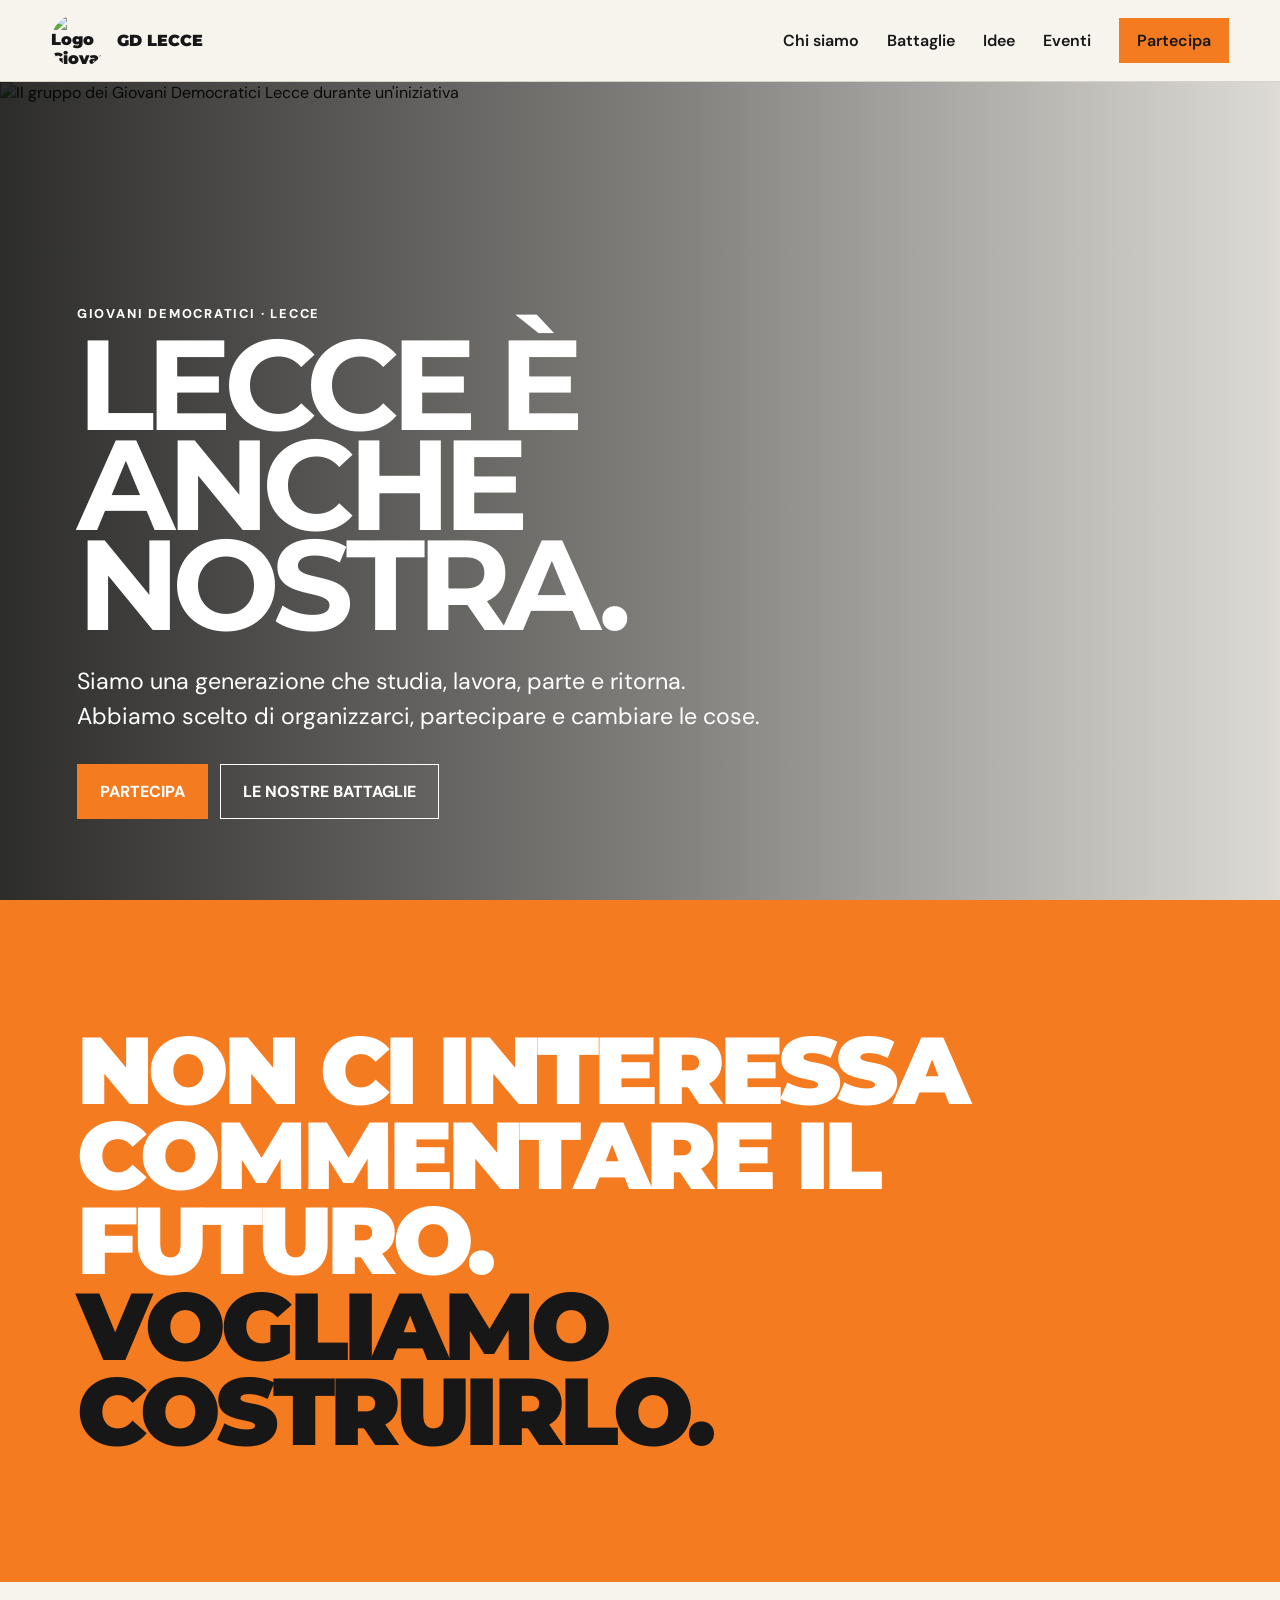
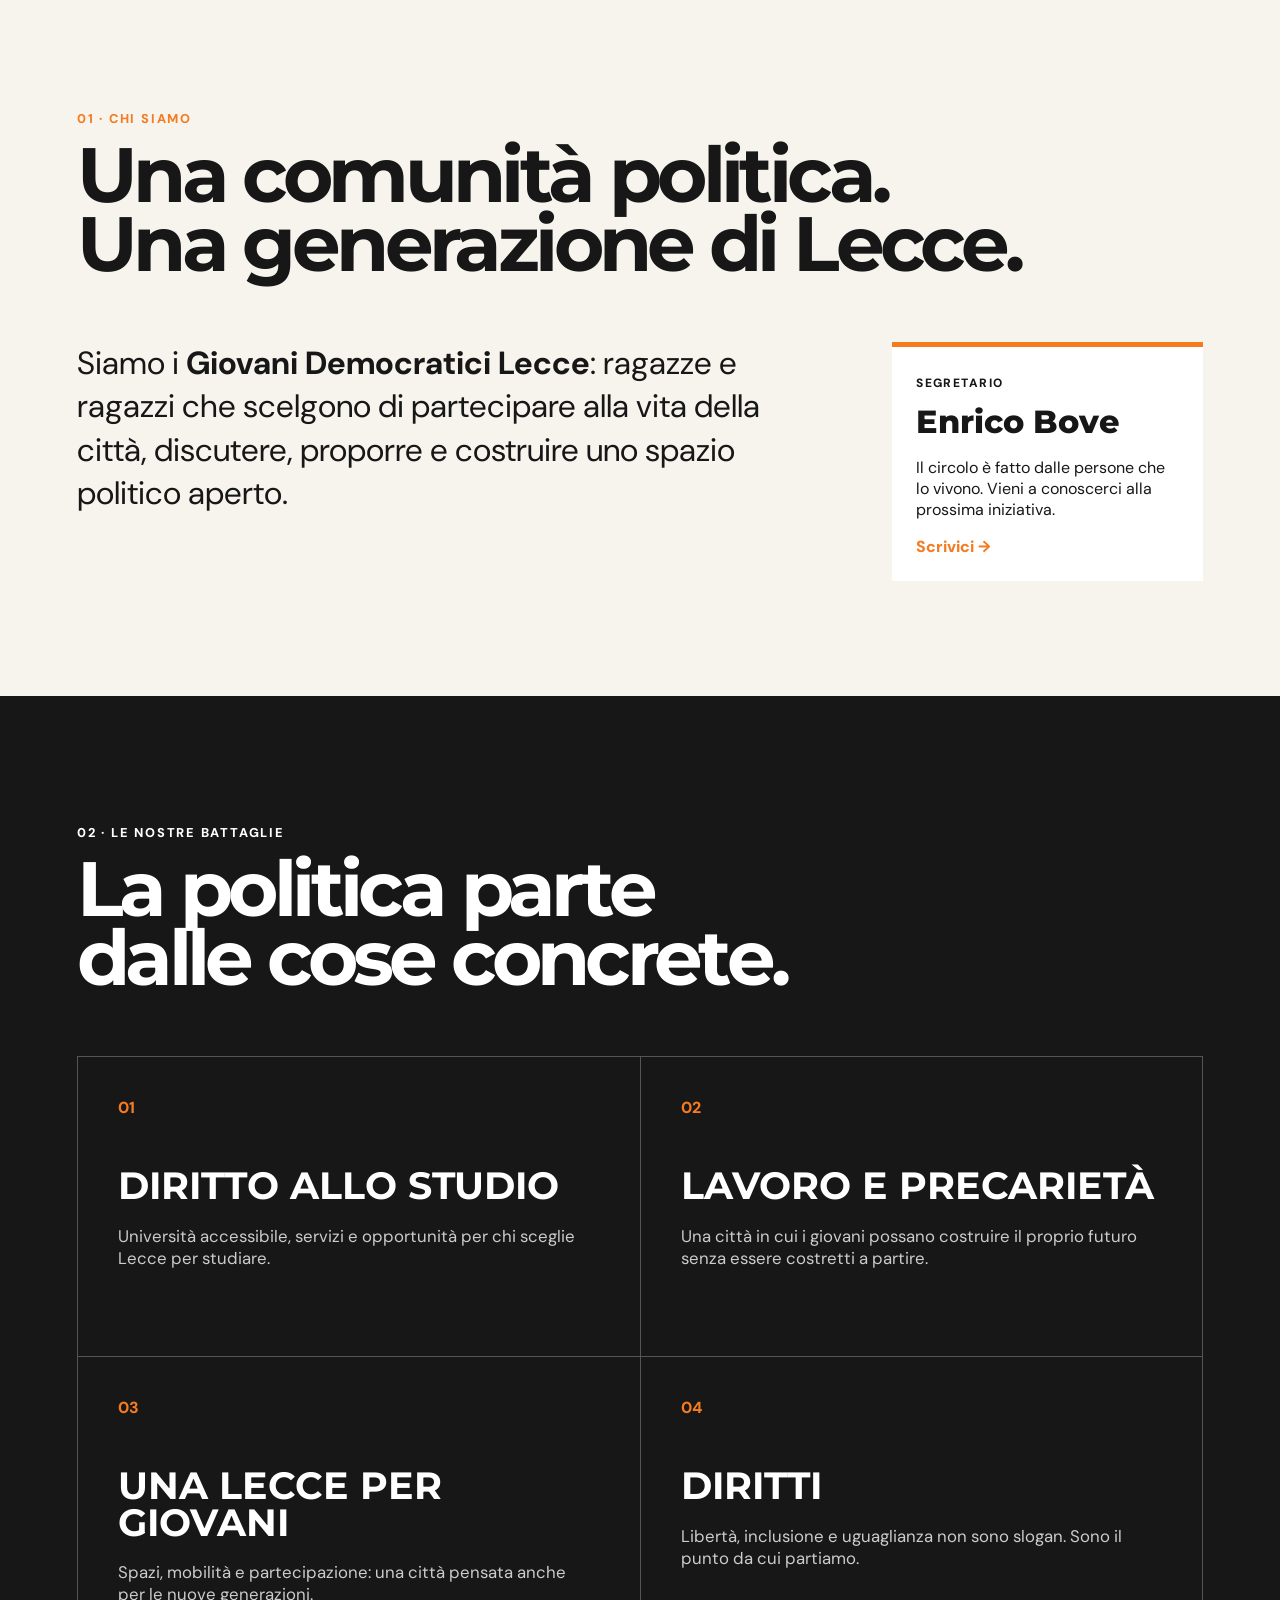
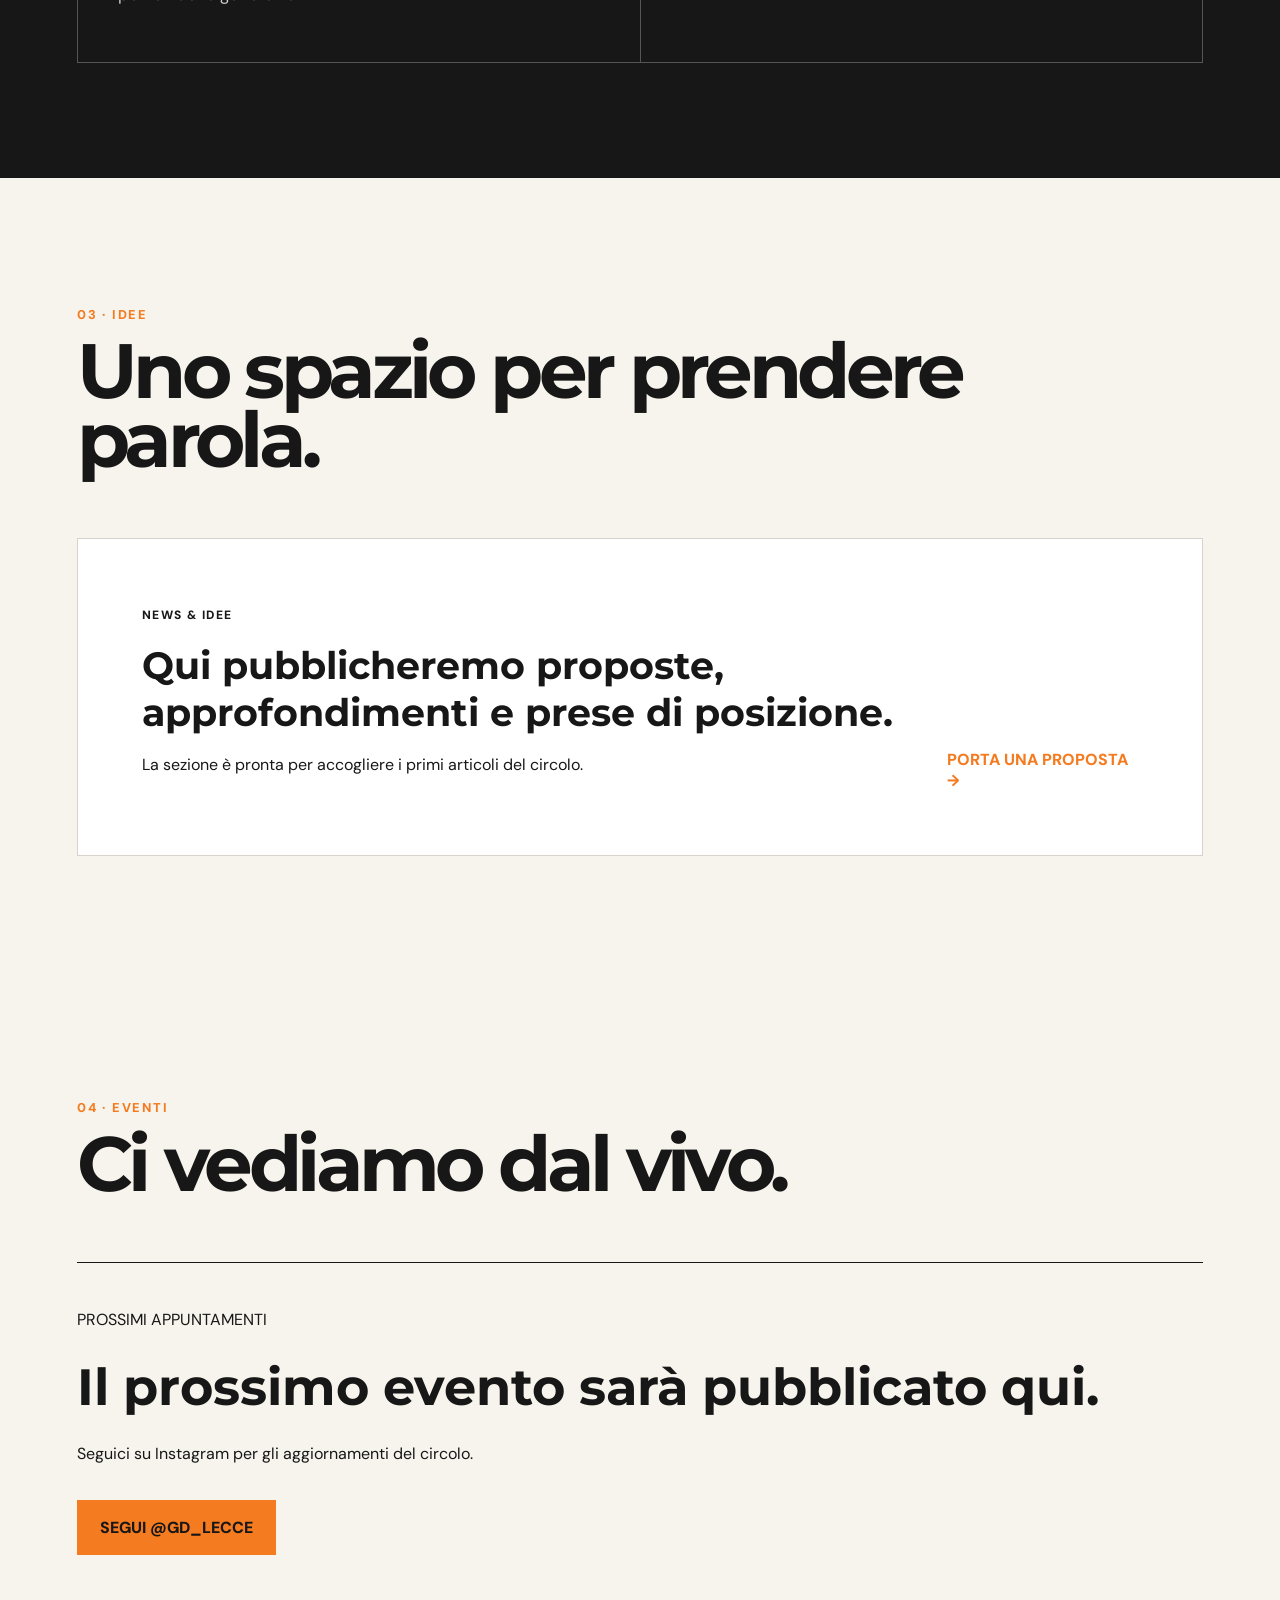
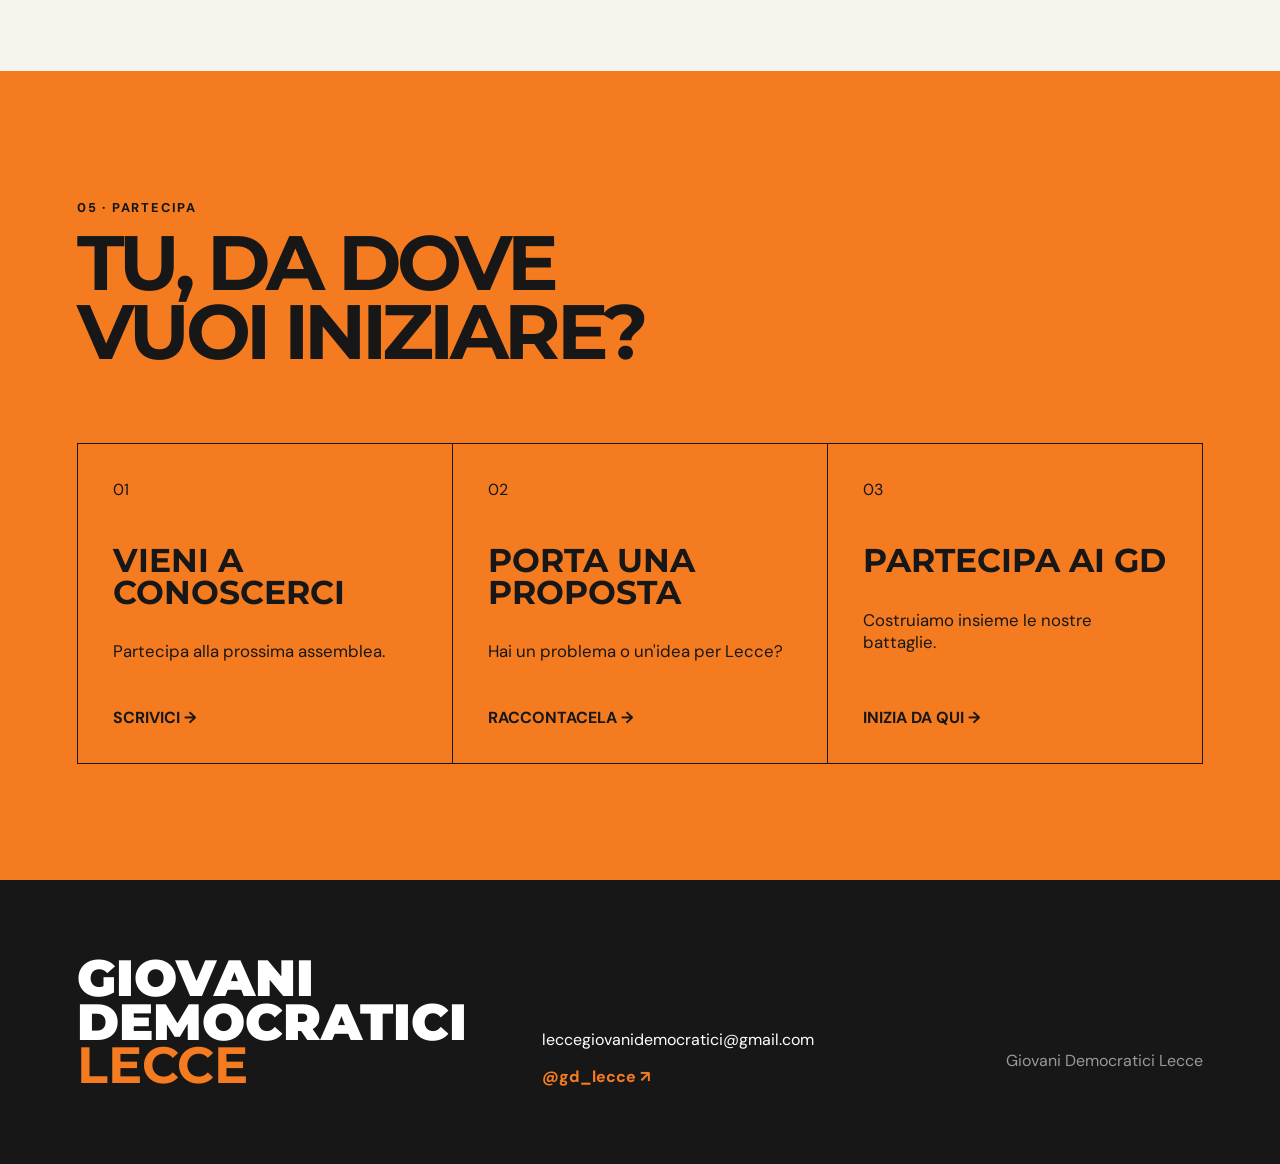
==== index.html @ 4401cd38 "Add files via upload" ====
<!doctype html>
<html lang="it">
<head>
  <meta charset="utf-8">
  <meta name="viewport" content="width=device-width,initial-scale=1">
  <meta name="description" content="Sito dei Giovani Democratici Lecce. Idee, battaglie, eventi e partecipazione.">
  <title>Giovani Democratici Lecce</title>
  <link rel="preconnect" href="https://fonts.googleapis.com">
  <link rel="preconnect" href="https://fonts.gstatic.com" crossorigin>
  <link href="https://fonts.googleapis.com/css2?family=DM+Sans:wght@400;500;600;700&family=Montserrat:wght@700;800;900&display=swap" rel="stylesheet">
  <link rel="stylesheet" href="style.css">
</head>
<body>
<header class="site-header">
  <a class="brand" href="#home" aria-label="GD Lecce home">
    <img src="assets/logo-gd-lecce.jpg" alt="Logo Giovani Democratici Lecce">
    <span>GD LECCE</span>
  </a>
  <button class="menu" aria-label="Apri menu" aria-expanded="false">MENU</button>
  <nav>
    <a href="#chi-siamo">Chi siamo</a><a href="#battaglie">Battaglie</a>
    <a href="#idee">Idee</a><a href="#eventi">Eventi</a>
    <a class="nav-cta" href="#partecipa">Partecipa</a>
  </nav>
</header>

<main>
<section class="hero" id="home">
  <img class="hero-image" src="assets/gruppo-gd-lecce.jpg" alt="Il gruppo dei Giovani Democratici Lecce durante un'iniziativa">
  <div class="hero-shade"></div>
  <div class="hero-content">
    <p class="eyebrow">GIOVANI DEMOCRATICI · LECCE</p>
    <h1>LECCE È<br>ANCHE NOSTRA.</h1>
    <p class="lead">Siamo una generazione che studia, lavora, parte e ritorna. Abbiamo scelto di organizzarci, partecipare e cambiare le cose.</p>
    <div class="actions"><a class="btn primary" href="#partecipa">PARTECIPA</a><a class="btn ghost" href="#battaglie">LE NOSTRE BATTAGLIE</a></div>
  </div>
</section>

<section class="manifesto">
  <p>NON CI INTERESSA<br>COMMENTARE IL FUTURO.</p>
  <h2>VOGLIAMO COSTRUIRLO.</h2>
</section>

<section class="section" id="chi-siamo">
  <div class="section-head"><p class="eyebrow orange">01 · CHI SIAMO</p><h2>Una comunità politica.<br>Una generazione di Lecce.</h2></div>
  <div class="two-col">
    <p class="big-copy">Siamo i <strong>Giovani Democratici Lecce</strong>: ragazze e ragazzi che scelgono di partecipare alla vita della città, discutere, proporre e costruire uno spazio politico aperto.</p>
    <div class="info-card"><span>SEGRETARIO</span><strong>Enrico Bove</strong><p>Il circolo è fatto dalle persone che lo vivono. Vieni a conoscerci alla prossima iniziativa.</p><a href="#partecipa">Scrivici →</a></div>
  </div>
</section>

<section class="section dark" id="battaglie">
  <div class="section-head"><p class="eyebrow">02 · LE NOSTRE BATTAGLIE</p><h2>La politica parte<br>dalle cose concrete.</h2></div>
  <div class="cards">
    <article><span>01</span><h3>DIRITTO ALLO STUDIO</h3><p>Università accessibile, servizi e opportunità per chi sceglie Lecce per studiare.</p></article>
    <article><span>02</span><h3>LAVORO E PRECARIETÀ</h3><p>Una città in cui i giovani possano costruire il proprio futuro senza essere costretti a partire.</p></article>
    <article><span>03</span><h3>UNA LECCE PER GIOVANI</h3><p>Spazi, mobilità e partecipazione: una città pensata anche per le nuove generazioni.</p></article>
    <article><span>04</span><h3>DIRITTI</h3><p>Libertà, inclusione e uguaglianza non sono slogan. Sono il punto da cui partiamo.</p></article>
  </div>
</section>

<section class="section" id="idee">
  <div class="section-head"><p class="eyebrow orange">03 · IDEE</p><h2>Uno spazio per prendere parola.</h2></div>
  <div class="placeholder"><div><span>NEWS & IDEE</span><h3>Qui pubblicheremo proposte, approfondimenti e prese di posizione.</h3><p>La sezione è pronta per accogliere i primi articoli del circolo.</p></div><a href="mailto:leccegiovanidemocratici@gmail.com?subject=Proposta per GD Lecce">PORTA UNA PROPOSTA →</a></div>
</section>

<section class="section events" id="eventi">
  <div class="section-head"><p class="eyebrow orange">04 · EVENTI</p><h2>Ci vediamo dal vivo.</h2></div>
  <div class="event-empty"><p>PROSSIMI APPUNTAMENTI</p><h3>Il prossimo evento sarà pubblicato qui.</h3><p>Seguici su Instagram per gli aggiornamenti del circolo.</p><a class="btn primary" href="https://www.instagram.com/gd_lecce/" target="_blank" rel="noopener">SEGUI @GD_LECCE</a></div>
</section>

<section class="join" id="partecipa">
  <p class="eyebrow">05 · PARTECIPA</p><h2>TU, DA DOVE<br>VUOI INIZIARE?</h2>
  <div class="join-grid">
    <a href="mailto:leccegiovanidemocratici@gmail.com?subject=Vorrei conoscere GD Lecce"><span>01</span><h3>VIENI A CONOSCERCI</h3><p>Partecipa alla prossima assemblea.</p><b>SCRIVICI →</b></a>
    <a href="mailto:leccegiovanidemocratici@gmail.com?subject=Ho una proposta per Lecce"><span>02</span><h3>PORTA UNA PROPOSTA</h3><p>Hai un problema o un'idea per Lecce?</p><b>RACCONTACELA →</b></a>
    <a href="mailto:leccegiovanidemocratici@gmail.com?subject=Voglio partecipare ai GD Lecce"><span>03</span><h3>PARTECIPA AI GD</h3><p>Costruiamo insieme le nostre battaglie.</p><b>INIZIA DA QUI →</b></a>
  </div>
</section>
</main>

<footer><div class="footer-brand">GIOVANI<br>DEMOCRATICI<br><strong>LECCE</strong></div><div><p>leccegiovanidemocratici@gmail.com</p><a href="https://www.instagram.com/gd_lecce/" target="_blank" rel="noopener">@gd_lecce ↗</a></div><p class="fine">Giovani Democratici Lecce</p></footer>
<script src="script.js"></script>
</body>
</html>
---- style.css ----
:root{--orange:#f47b20;--ink:#171717;--cream:#f7f4ee;--white:#fff;--line:#d8d3ca}
*{box-sizing:border-box}html{scroll-behavior:smooth}body{margin:0;background:var(--cream);color:var(--ink);font-family:"DM Sans",sans-serif}a{color:inherit;text-decoration:none}
.site-header{height:82px;padding:0 4vw;display:flex;align-items:center;justify-content:space-between;background:rgba(247,244,238,.95);position:sticky;top:0;z-index:20;border-bottom:1px solid var(--line);backdrop-filter:blur(10px)}
.brand{display:flex;align-items:center;gap:12px;font-family:Montserrat;font-weight:900}.brand img{width:54px;height:54px;border-radius:50%;object-fit:cover}.site-header nav{display:flex;align-items:center;gap:28px;font-weight:600}.nav-cta{background:var(--orange);padding:12px 18px}.menu{display:none;background:none;border:0;font-weight:800}
.hero{min-height:calc(100vh - 82px);position:relative;display:flex;align-items:flex-end;overflow:hidden}.hero-image,.hero-shade{position:absolute;inset:0;width:100%;height:100%}.hero-image{object-fit:cover;object-position:center 42%}.hero-shade{background:linear-gradient(90deg,rgba(0,0,0,.82) 0%,rgba(0,0,0,.48) 52%,rgba(0,0,0,.1) 100%)}
.hero-content{position:relative;z-index:2;color:white;padding:8vh 6vw 9vh;max-width:1000px}.eyebrow{font-weight:800;letter-spacing:.14em;font-size:.8rem}.orange{color:var(--orange)}h1,h2,h3{font-family:Montserrat,sans-serif;margin:0}h1{font-size:clamp(4rem,10vw,9rem);line-height:.78;letter-spacing:-.06em}.lead{max-width:690px;font-size:clamp(1.05rem,2vw,1.45rem);line-height:1.5;margin:30px 0}.actions{display:flex;gap:12px;flex-wrap:wrap}.btn{padding:16px 22px;font-weight:800;border:1px solid}.primary{background:var(--orange);border-color:var(--orange)}.ghost{color:white}
.manifesto{padding:10vw 6vw;background:var(--orange)}.manifesto p,.manifesto h2{font-family:Montserrat;font-weight:900;letter-spacing:-.05em;line-height:.9;margin:0;font-size:clamp(2.7rem,7.4vw,8rem)}.manifesto p{color:#fff}.manifesto h2{color:var(--ink)}
.section{padding:9vw 6vw}.section-head{margin-bottom:5vw}.section-head h2,.join h2{font-size:clamp(2.6rem,6vw,6.5rem);letter-spacing:-.06em;line-height:.9}.two-col{display:grid;grid-template-columns:1.4fr .6fr;gap:7vw}.big-copy{font-size:clamp(1.4rem,2.5vw,2.3rem);line-height:1.35;margin:0}.info-card{border-top:5px solid var(--orange);padding:24px;background:white}.info-card span,.placeholder span{font-size:.75rem;font-weight:800;letter-spacing:.12em}.info-card strong{display:block;font:800 2rem Montserrat;margin:10px 0}.info-card a,.placeholder a{font-weight:800;color:var(--orange)}
.dark{background:var(--ink);color:white}.cards{display:grid;grid-template-columns:repeat(2,1fr);border-top:1px solid #555;border-left:1px solid #555}.cards article{padding:40px;border-right:1px solid #555;border-bottom:1px solid #555;min-height:300px}.cards span{color:var(--orange);font-weight:800}.cards h3{font-size:clamp(1.7rem,3vw,3.2rem);line-height:.95;margin:50px 0 20px}.cards p{font-size:1.05rem;max-width:470px;color:#ccc}
.placeholder{background:white;border:1px solid var(--line);padding:5vw;display:flex;align-items:end;justify-content:space-between;gap:30px}.placeholder h3{font-size:clamp(1.8rem,3vw,3.5rem);max-width:800px;margin:18px 0}.event-empty{border-top:1px solid var(--ink);padding-top:30px}.event-empty h3{font-size:clamp(2rem,4vw,4rem);margin:25px 0}.event-empty .btn{display:inline-block;margin-top:20px}
.join{padding:9vw 6vw;background:var(--orange)}.join-grid{display:grid;grid-template-columns:repeat(3,1fr);margin-top:6vw;border-top:1px solid var(--ink);border-left:1px solid var(--ink)}.join-grid a{padding:35px;border-right:1px solid var(--ink);border-bottom:1px solid var(--ink);min-height:320px;display:flex;flex-direction:column}.join-grid h3{font-size:clamp(1.7rem,2.6vw,3rem);line-height:.95;margin:45px 0 15px}.join-grid p{font-size:1.05rem}.join-grid b{margin-top:auto}
footer{background:var(--ink);color:white;padding:6vw;display:grid;grid-template-columns:1fr 1fr auto;gap:40px;align-items:end}.footer-brand{font:900 clamp(2rem,4vw,4.5rem)/.85 Montserrat}.footer-brand strong{color:var(--orange)}footer a{color:var(--orange);font-weight:800}.fine{color:#999}
@media(max-width:800px){.site-header nav{display:none;position:absolute;top:82px;left:0;right:0;background:var(--cream);padding:28px 6vw;flex-direction:column;align-items:flex-start}.site-header nav.open{display:flex}.menu{display:block}.hero{min-height:78vh}.hero-content{padding:12vh 6vw 7vh}h1{font-size:clamp(3.5rem,17vw,6rem)}.two-col,.cards,.join-grid{grid-template-columns:1fr}.placeholder{align-items:flex-start;flex-direction:column}.cards article{min-height:250px}.join-grid a{min-height:260px}footer{grid-template-columns:1fr}.fine{margin-top:30px}}
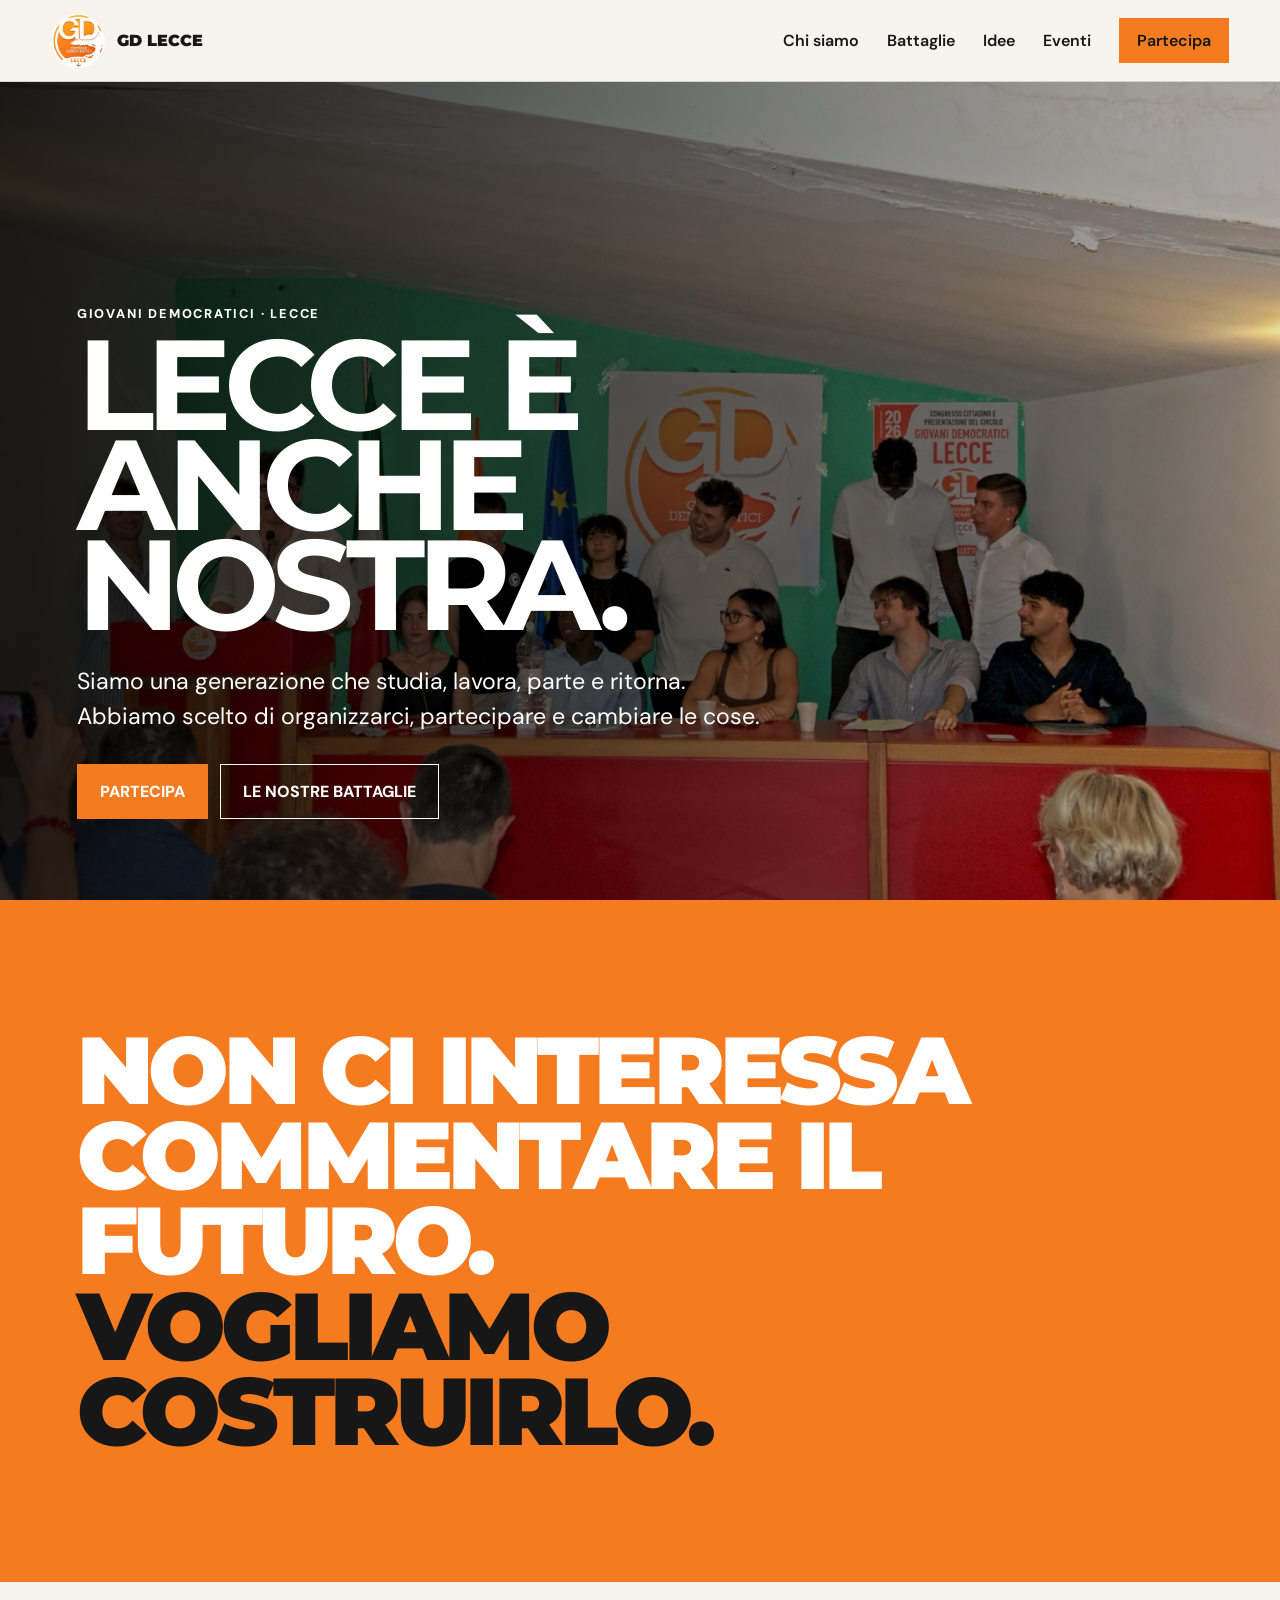
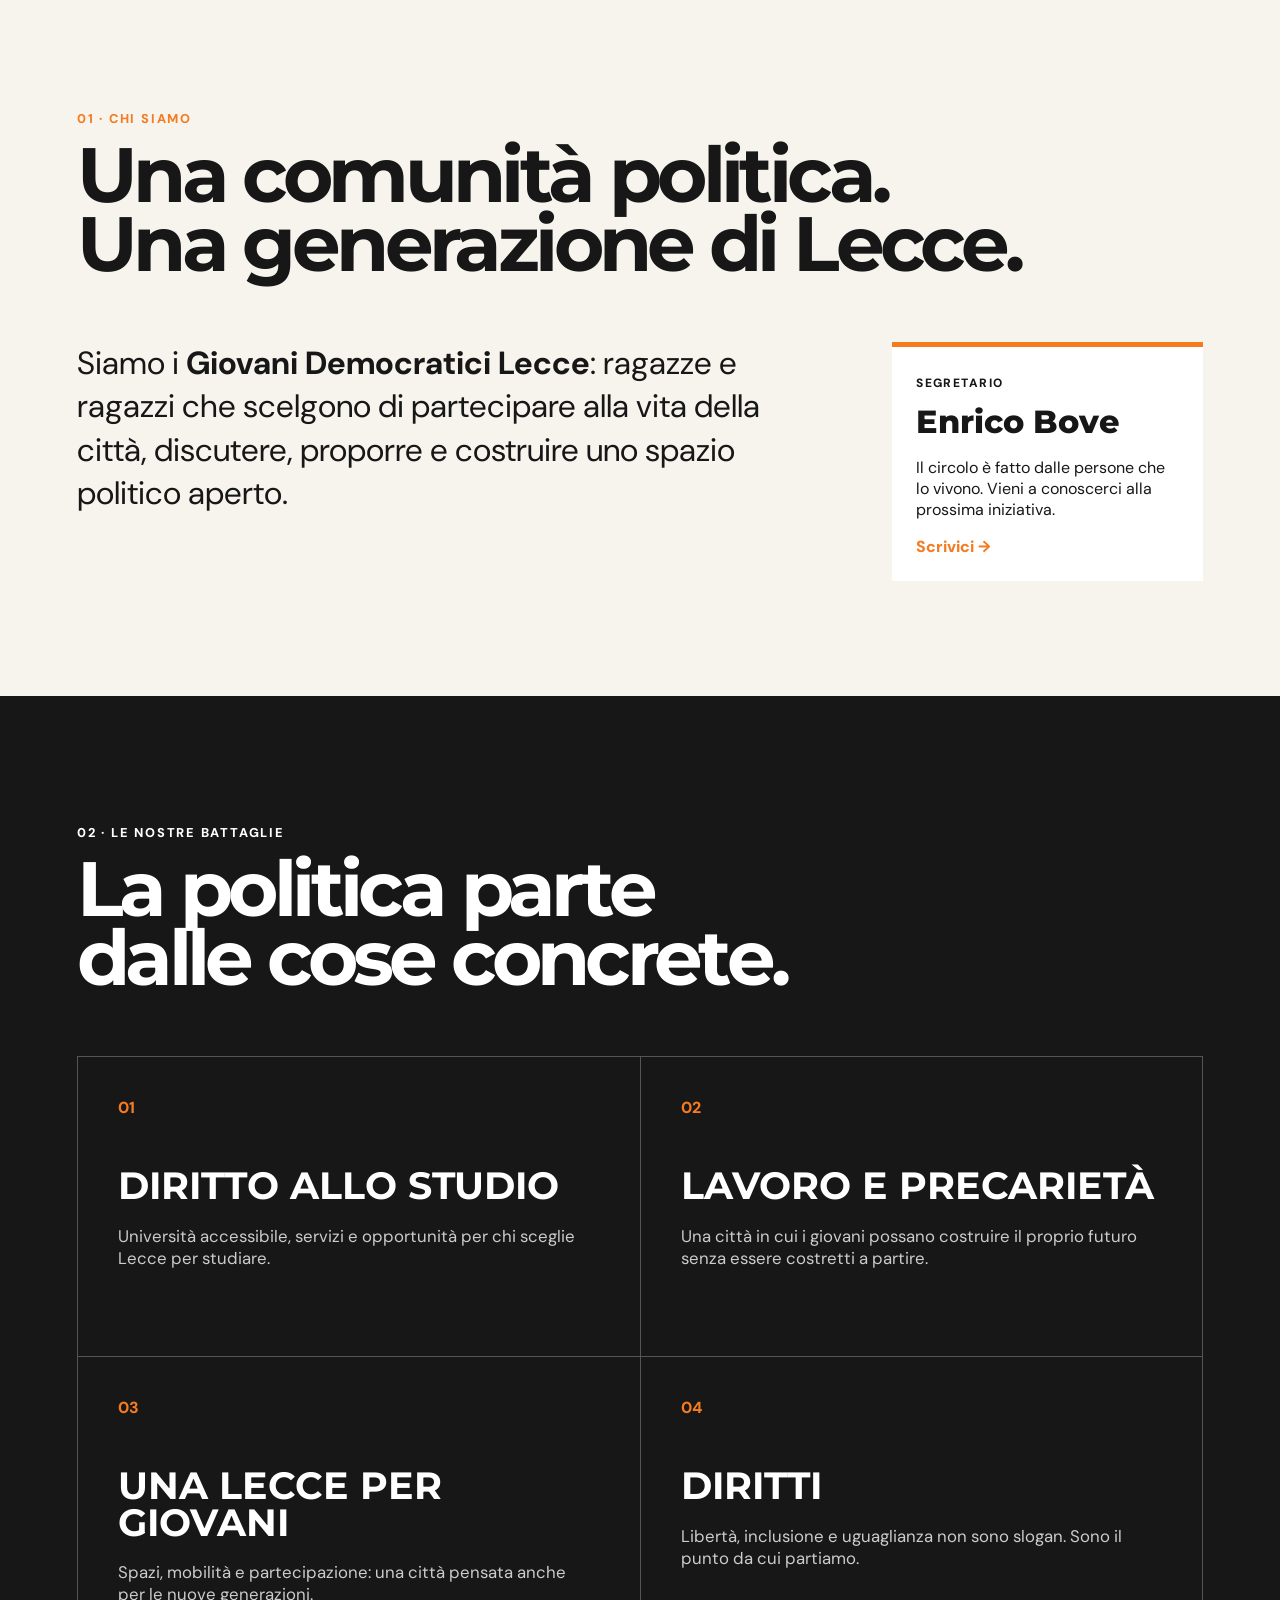
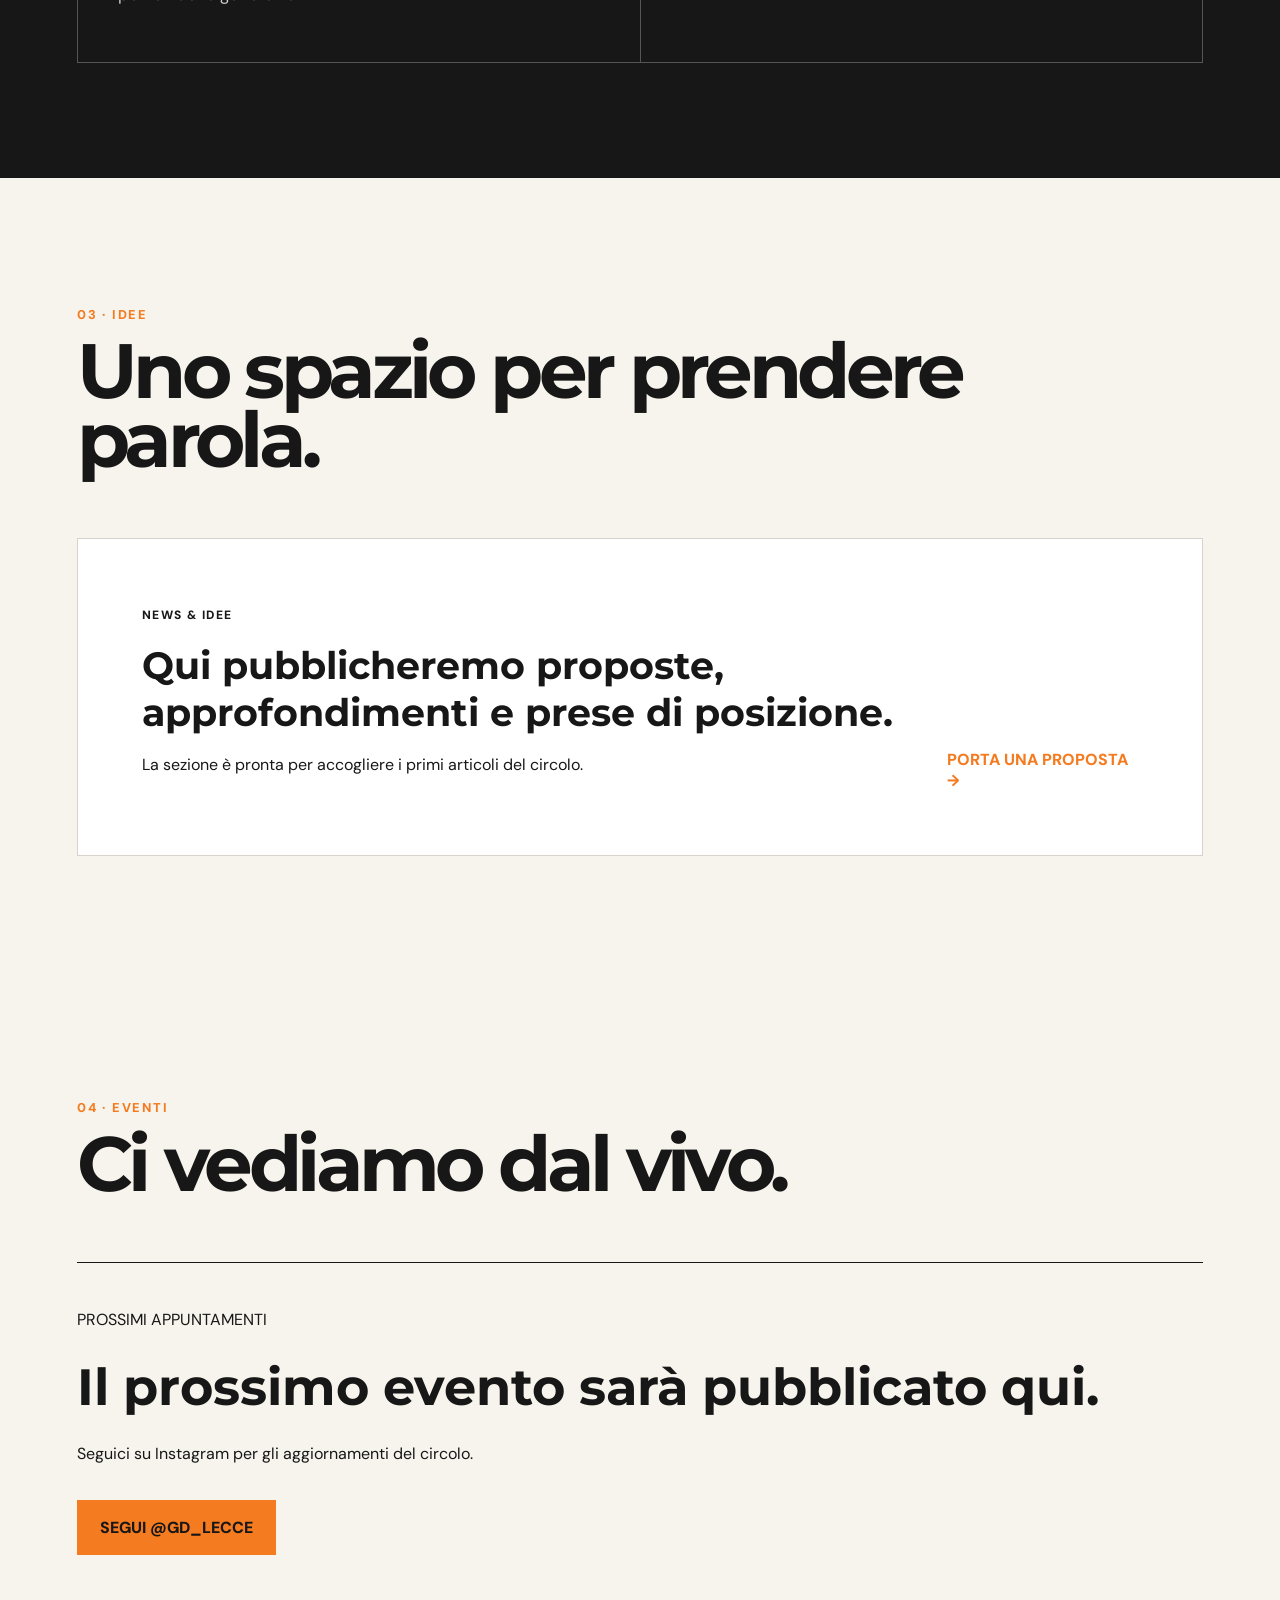
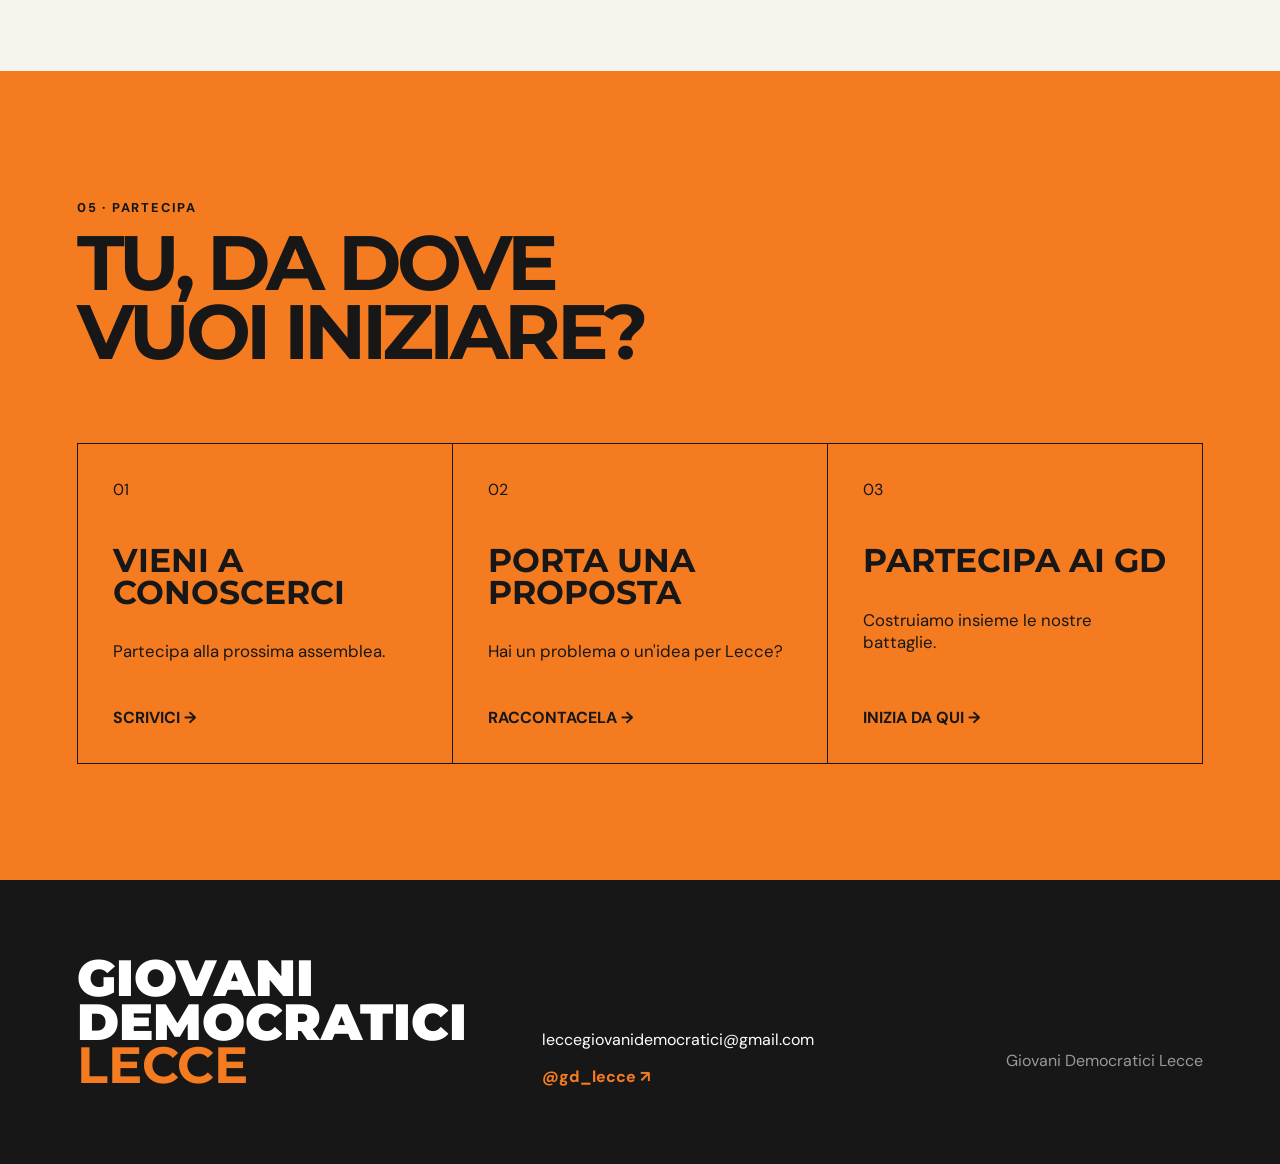
==== commit 2ec522fc: "Update index.html" ====
--- a/index.html
+++ b/index.html
@@ -13,7 +13,7 @@
 <body>
 <header class="site-header">
   <a class="brand" href="#home" aria-label="GD Lecce home">
-    <img src="assets/logo-gd-lecce.jpg" alt="Logo Giovani Democratici Lecce">
+    <img src="logo-gd-lecce.jpg" alt="Logo Giovani Democratici Lecce">
     <span>GD LECCE</span>
   </a>
   <button class="menu" aria-label="Apri menu" aria-expanded="false">MENU</button>
@@ -26,7 +26,7 @@
 
 <main>
 <section class="hero" id="home">
-  <img class="hero-image" src="assets/gruppo-gd-lecce.jpg" alt="Il gruppo dei Giovani Democratici Lecce durante un'iniziativa">
+  <img class="hero-image" src="gruppo-gd-lecce.jpg" alt="Il gruppo dei Giovani Democratici Lecce durante un'iniziativa">
   <div class="hero-shade"></div>
   <div class="hero-content">
     <p class="eyebrow">GIOVANI DEMOCRATICI · LECCE</p>
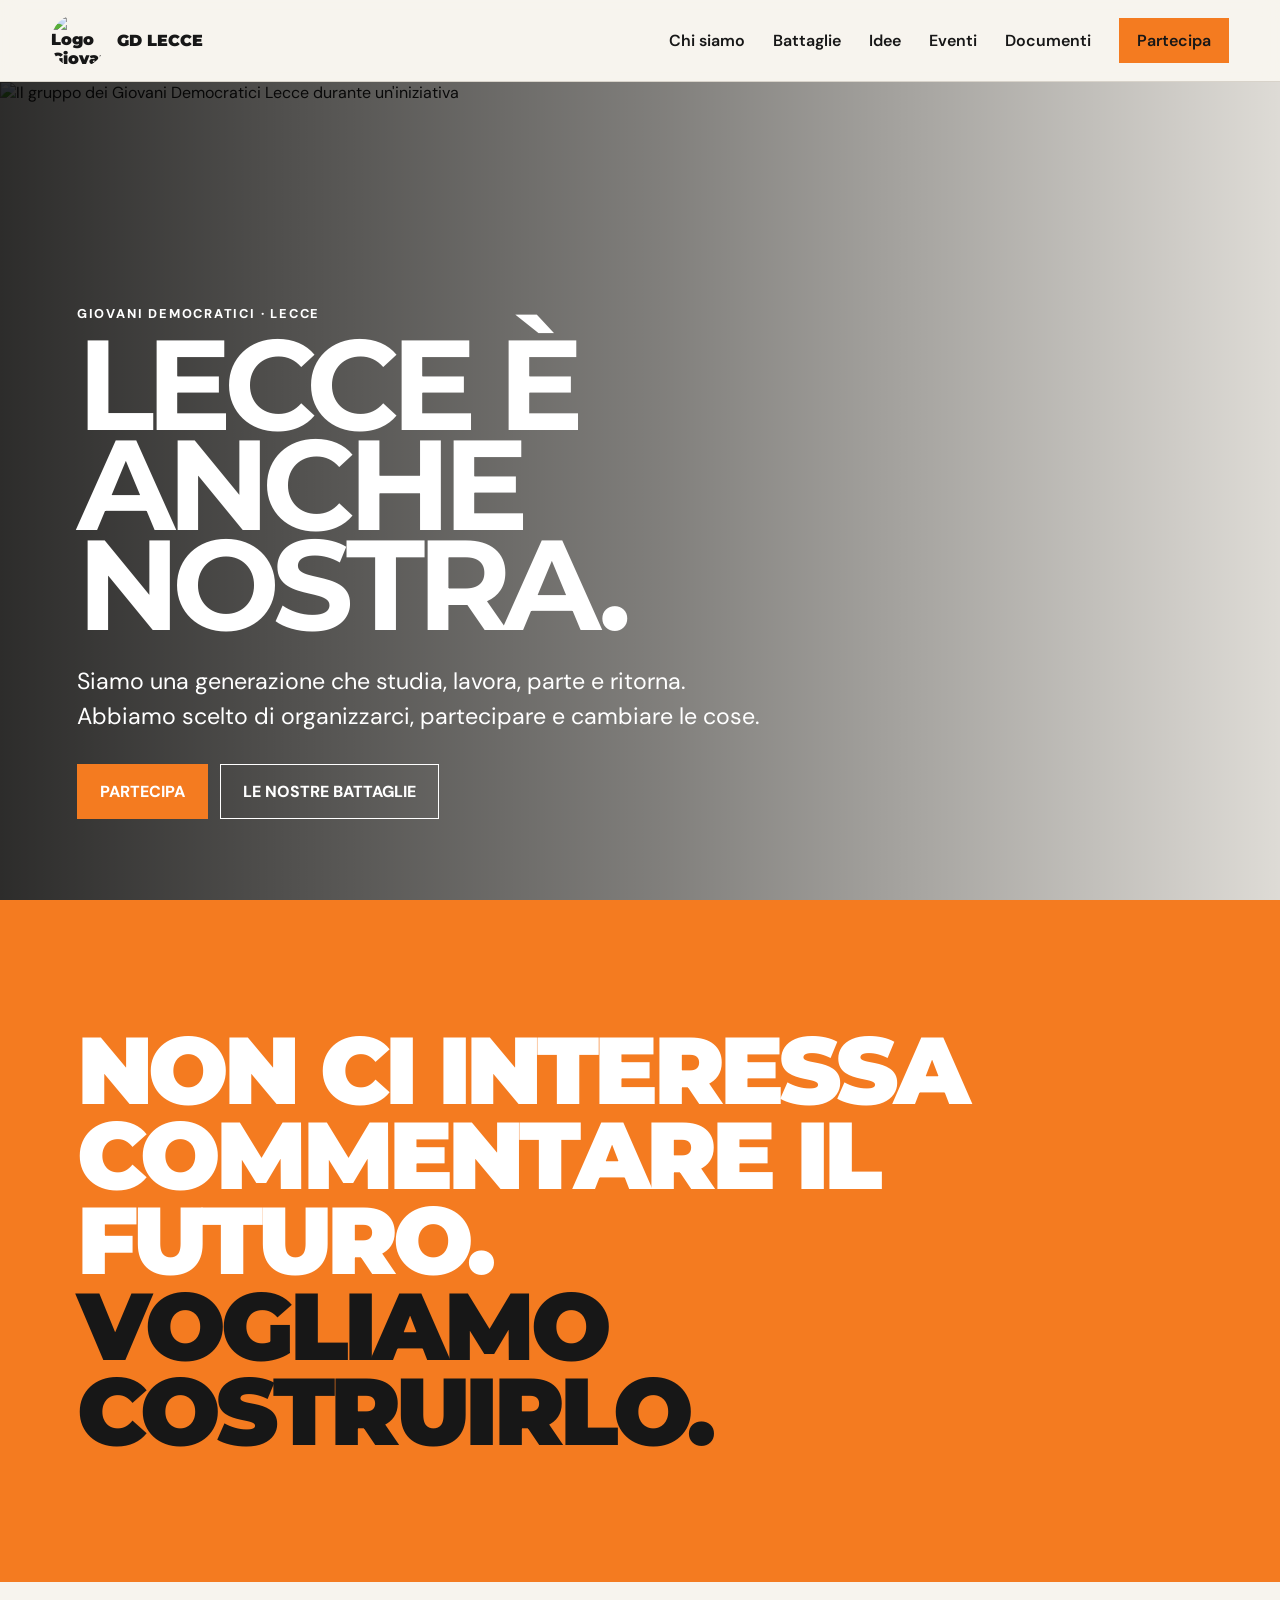
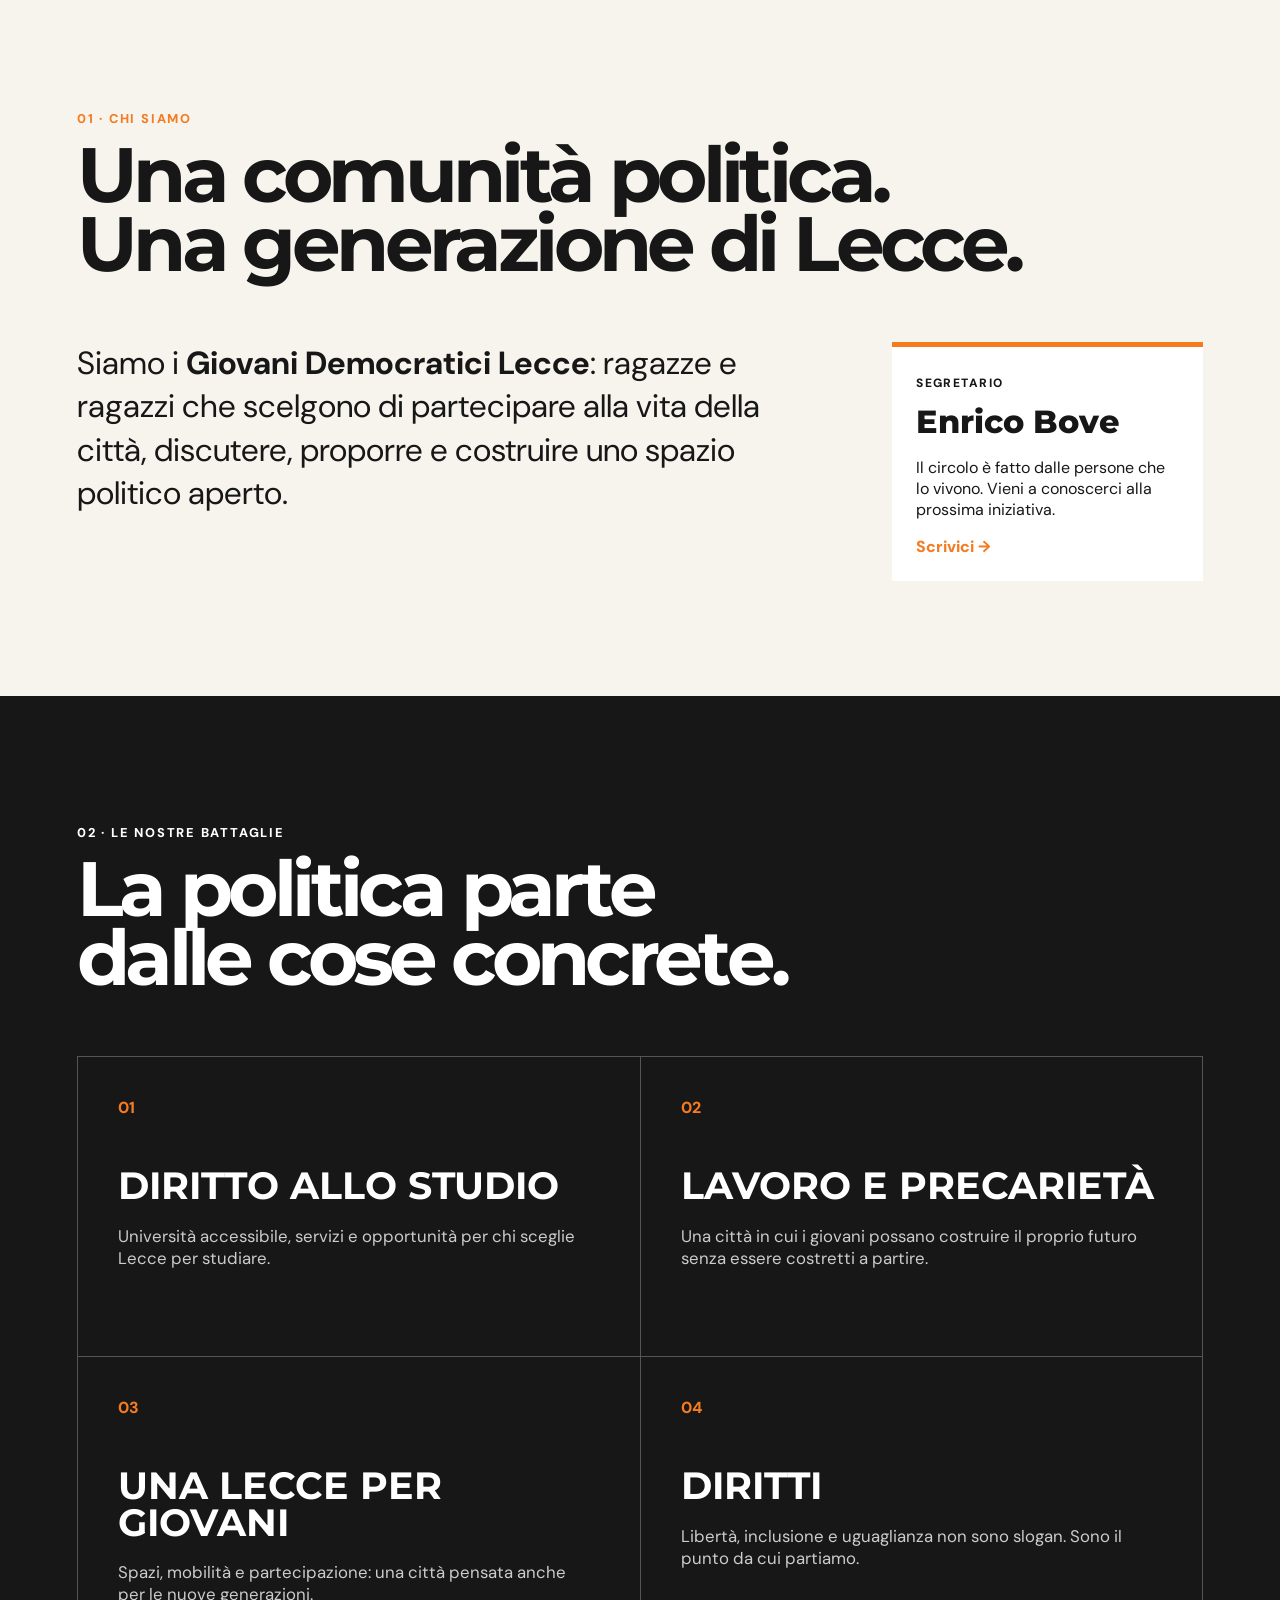
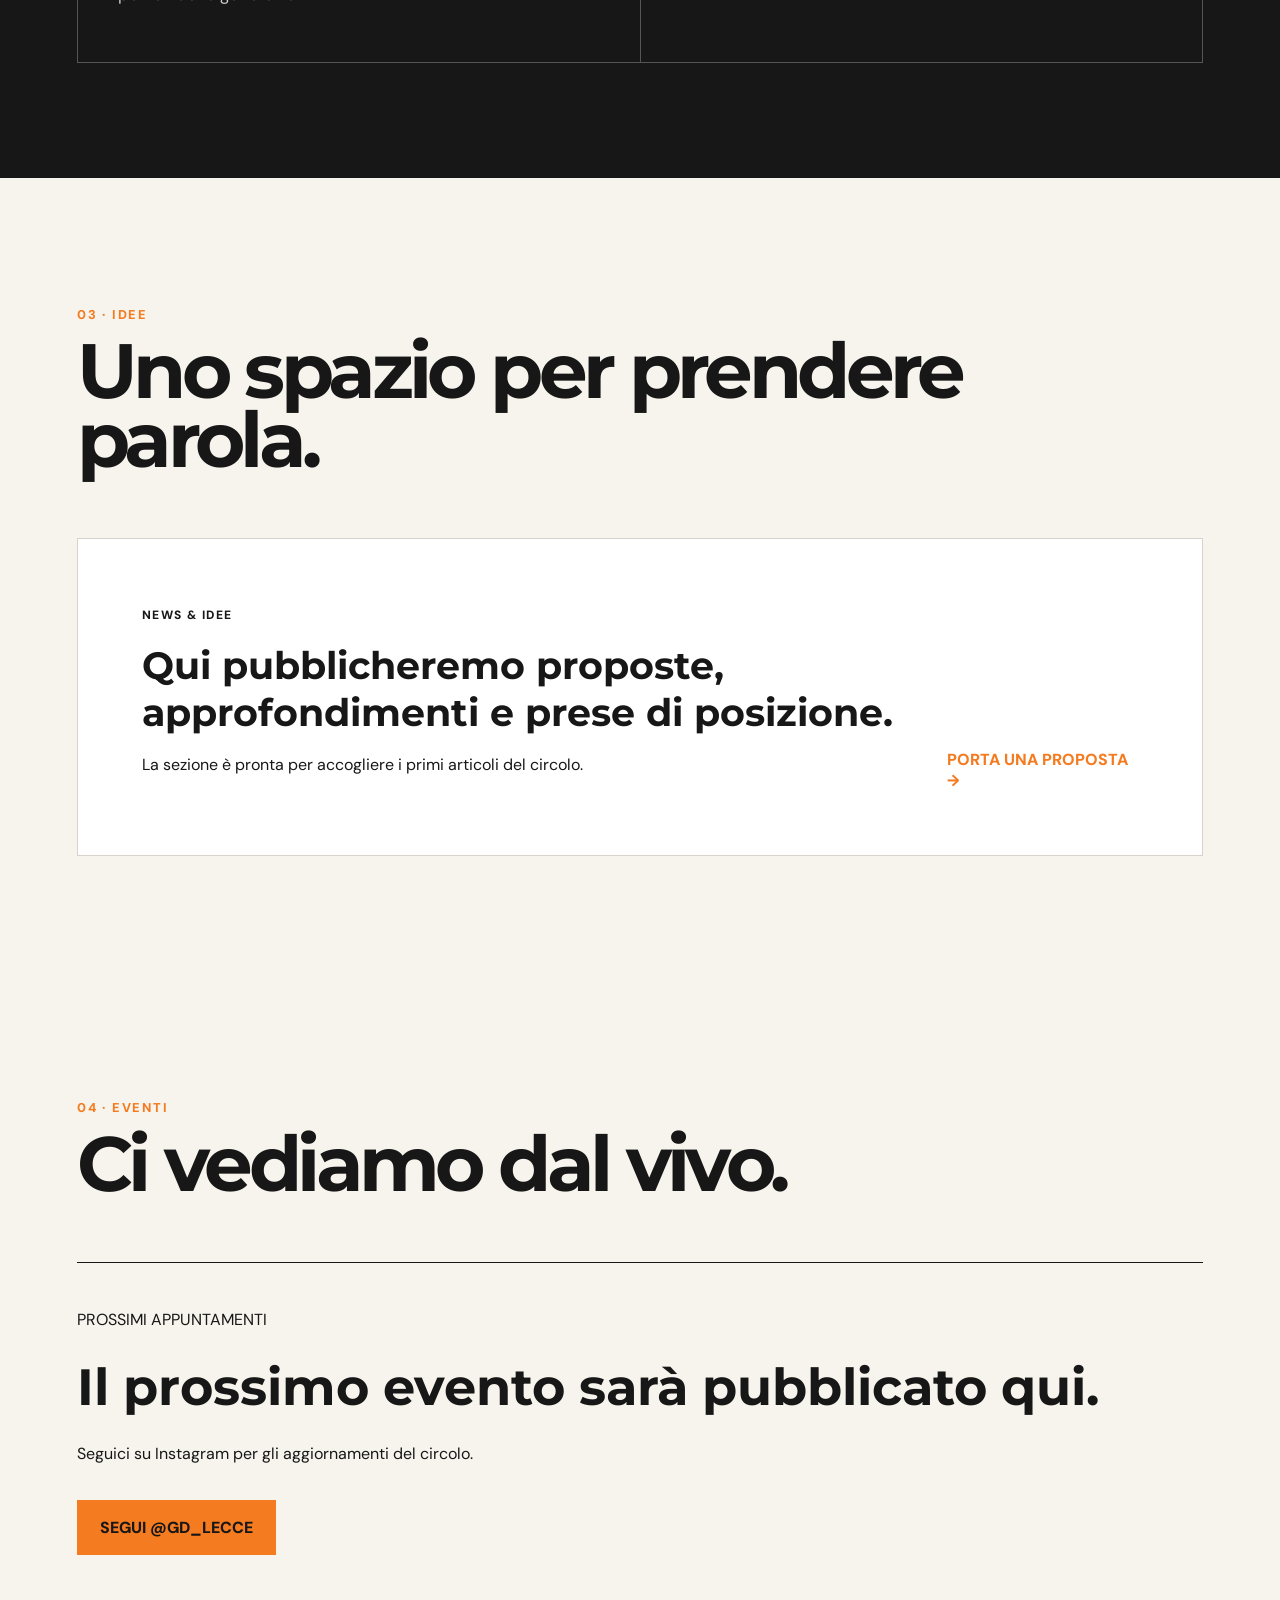
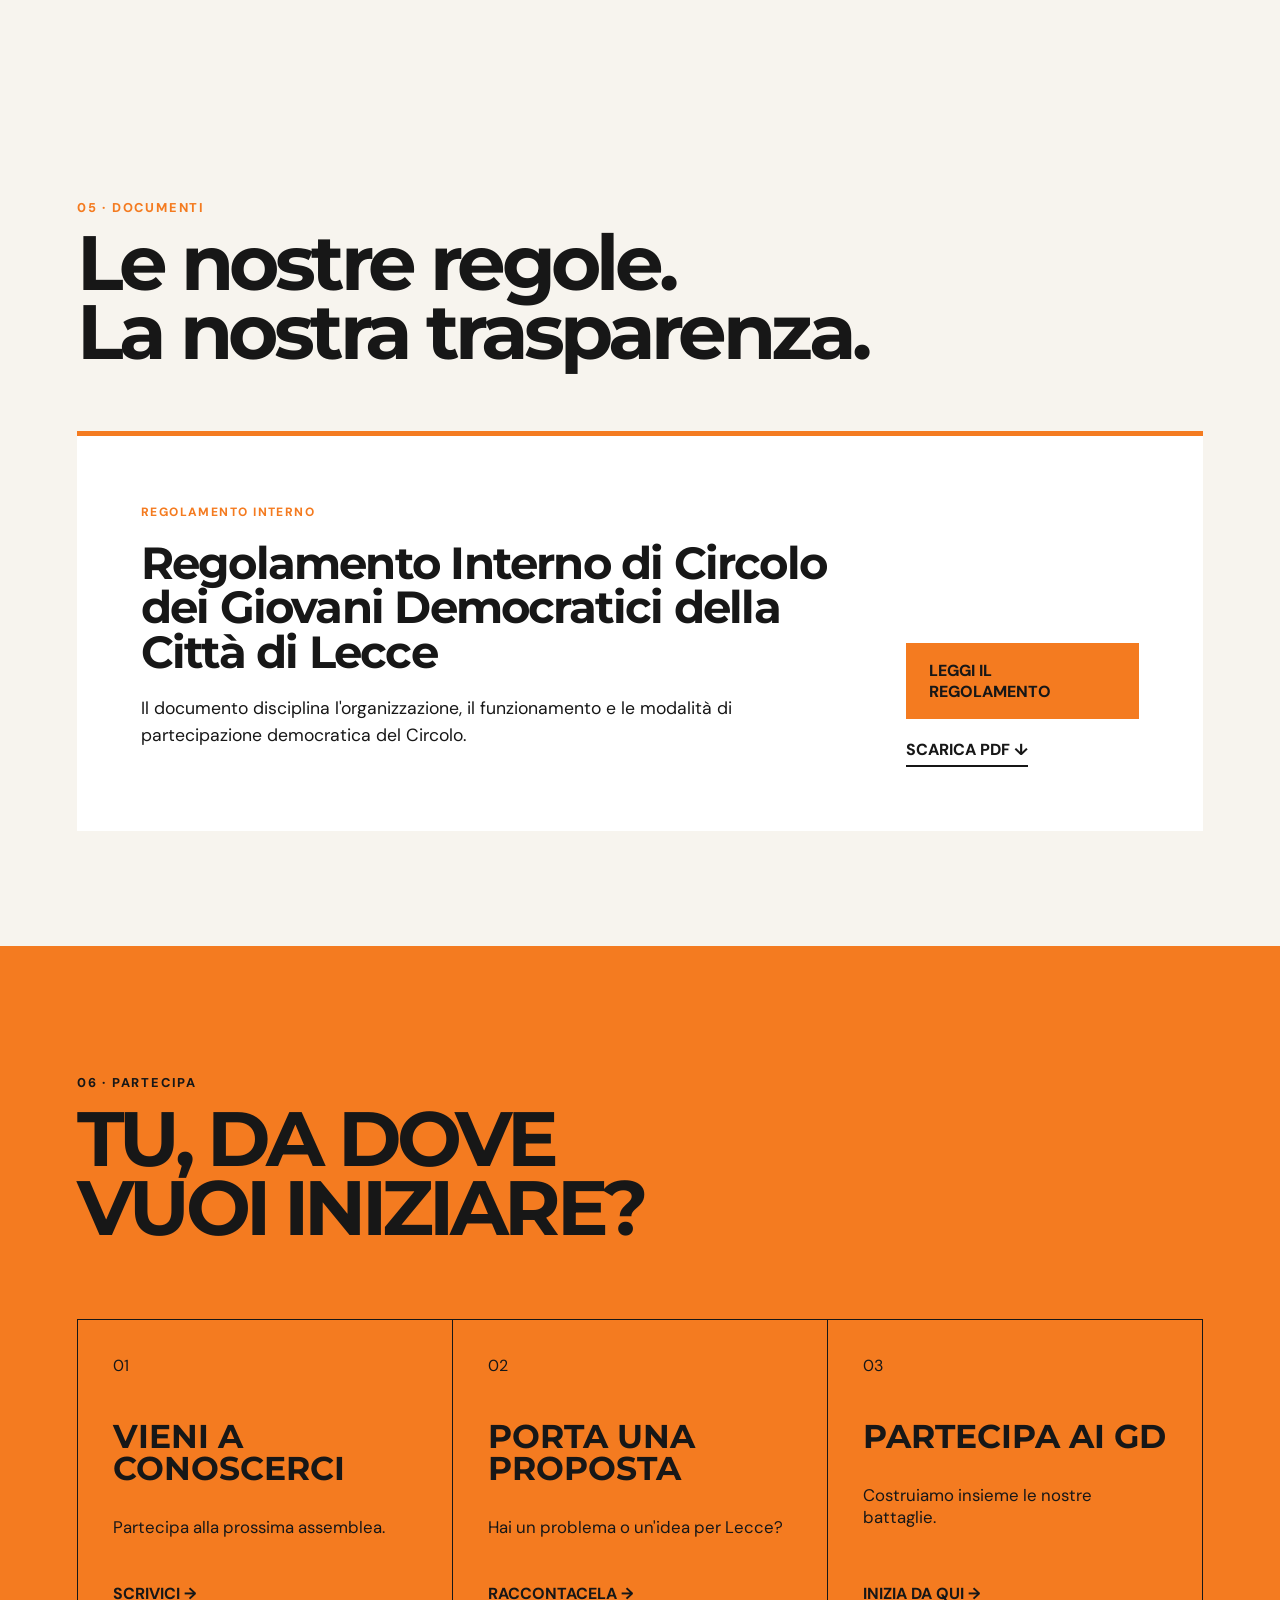
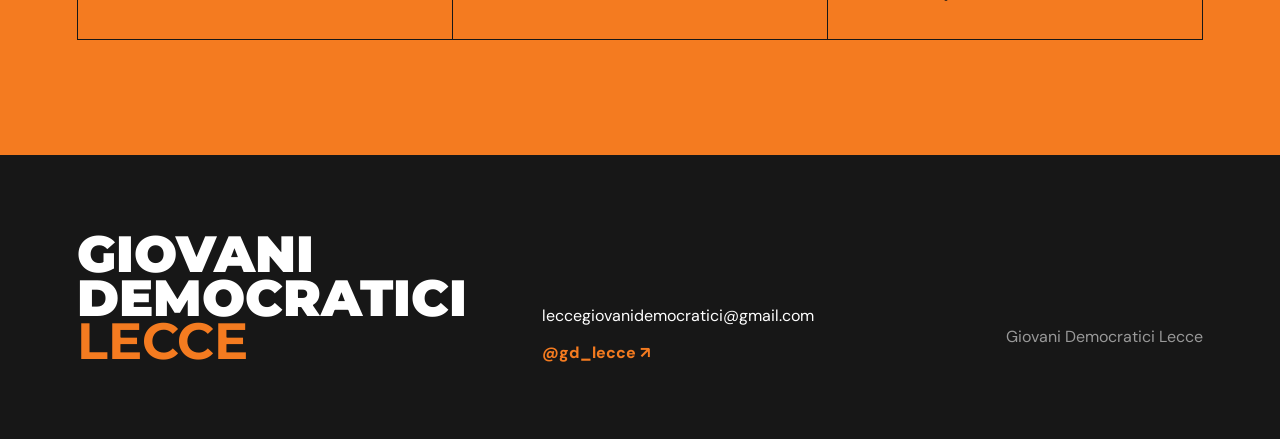
==== commit 5107dfa6: "Add files via upload" ====
--- a/index.html
+++ b/index.html
@@ -13,20 +13,20 @@
 <body>
 <header class="site-header">
   <a class="brand" href="#home" aria-label="GD Lecce home">
-    <img src="logo-gd-lecce.jpg" alt="Logo Giovani Democratici Lecce">
+    <img src="assets/logo-gd-lecce.jpg" alt="Logo Giovani Democratici Lecce">
     <span>GD LECCE</span>
   </a>
-  <button class="menu" aria-label="Apri menu" aria-expanded="false">MENU</button>
+  
   <nav>
     <a href="#chi-siamo">Chi siamo</a><a href="#battaglie">Battaglie</a>
-    <a href="#idee">Idee</a><a href="#eventi">Eventi</a>
+    <a href="#idee">Idee</a><a href="#eventi">Eventi</a><a href="#documenti">Documenti</a>
     <a class="nav-cta" href="#partecipa">Partecipa</a>
   </nav>
 </header>
 
 <main>
 <section class="hero" id="home">
-  <img class="hero-image" src="gruppo-gd-lecce.jpg" alt="Il gruppo dei Giovani Democratici Lecce durante un'iniziativa">
+  <img class="hero-image" src="assets/gruppo-gd-lecce.jpg" alt="Il gruppo dei Giovani Democratici Lecce durante un'iniziativa">
   <div class="hero-shade"></div>
   <div class="hero-content">
     <p class="eyebrow">GIOVANI DEMOCRATICI · LECCE</p>
@@ -69,8 +69,27 @@
   <div class="event-empty"><p>PROSSIMI APPUNTAMENTI</p><h3>Il prossimo evento sarà pubblicato qui.</h3><p>Seguici su Instagram per gli aggiornamenti del circolo.</p><a class="btn primary" href="https://www.instagram.com/gd_lecce/" target="_blank" rel="noopener">SEGUI @GD_LECCE</a></div>
 </section>
 
+
+<section class="section documents" id="documenti">
+  <div class="section-head">
+    <p class="eyebrow orange">05 · DOCUMENTI</p>
+    <h2>Le nostre regole.<br>La nostra trasparenza.</h2>
+  </div>
+  <div class="document-card">
+    <div>
+      <span>REGOLAMENTO INTERNO</span>
+      <h3>Regolamento Interno di Circolo dei Giovani Democratici della Città di Lecce</h3>
+      <p>Il documento disciplina l'organizzazione, il funzionamento e le modalità di partecipazione democratica del Circolo.</p>
+    </div>
+    <div class="document-actions">
+      <a class="btn primary" href="regolamento-gd-lecce.pdf" target="_blank" rel="noopener">LEGGI IL REGOLAMENTO</a>
+      <a class="document-download" href="regolamento-gd-lecce.pdf" download>SCARICA PDF ↓</a>
+    </div>
+  </div>
+</section>
+
 <section class="join" id="partecipa">
-  <p class="eyebrow">05 · PARTECIPA</p><h2>TU, DA DOVE<br>VUOI INIZIARE?</h2>
+  <p class="eyebrow">06 · PARTECIPA</p><h2>TU, DA DOVE<br>VUOI INIZIARE?</h2>
   <div class="join-grid">
     <a href="mailto:leccegiovanidemocratici@gmail.com?subject=Vorrei conoscere GD Lecce"><span>01</span><h3>VIENI A CONOSCERCI</h3><p>Partecipa alla prossima assemblea.</p><b>SCRIVICI →</b></a>
     <a href="mailto:leccegiovanidemocratici@gmail.com?subject=Ho una proposta per Lecce"><span>02</span><h3>PORTA UNA PROPOSTA</h3><p>Hai un problema o un'idea per Lecce?</p><b>RACCONTACELA →</b></a>
@@ -80,6 +99,6 @@
 </main>
 
 <footer><div class="footer-brand">GIOVANI<br>DEMOCRATICI<br><strong>LECCE</strong></div><div><p>leccegiovanidemocratici@gmail.com</p><a href="https://www.instagram.com/gd_lecce/" target="_blank" rel="noopener">@gd_lecce ↗</a></div><p class="fine">Giovani Democratici Lecce</p></footer>
-<script src="script.js"></script>
+
 </body>
 </html>
--- a/style.css
+++ b/style.css
@@ -11,4 +11,19 @@
 .placeholder{background:white;border:1px solid var(--line);padding:5vw;display:flex;align-items:end;justify-content:space-between;gap:30px}.placeholder h3{font-size:clamp(1.8rem,3vw,3.5rem);max-width:800px;margin:18px 0}.event-empty{border-top:1px solid var(--ink);padding-top:30px}.event-empty h3{font-size:clamp(2rem,4vw,4rem);margin:25px 0}.event-empty .btn{display:inline-block;margin-top:20px}
 .join{padding:9vw 6vw;background:var(--orange)}.join-grid{display:grid;grid-template-columns:repeat(3,1fr);margin-top:6vw;border-top:1px solid var(--ink);border-left:1px solid var(--ink)}.join-grid a{padding:35px;border-right:1px solid var(--ink);border-bottom:1px solid var(--ink);min-height:320px;display:flex;flex-direction:column}.join-grid h3{font-size:clamp(1.7rem,2.6vw,3rem);line-height:.95;margin:45px 0 15px}.join-grid p{font-size:1.05rem}.join-grid b{margin-top:auto}
 footer{background:var(--ink);color:white;padding:6vw;display:grid;grid-template-columns:1fr 1fr auto;gap:40px;align-items:end}.footer-brand{font:900 clamp(2rem,4vw,4.5rem)/.85 Montserrat}.footer-brand strong{color:var(--orange)}footer a{color:var(--orange);font-weight:800}.fine{color:#999}
-@media(max-width:800px){.site-header nav{display:none;position:absolute;top:82px;left:0;right:0;background:var(--cream);padding:28px 6vw;flex-direction:column;align-items:flex-start}.site-header nav.open{display:flex}.menu{display:block}.hero{min-height:78vh}.hero-content{padding:12vh 6vw 7vh}h1{font-size:clamp(3.5rem,17vw,6rem)}.two-col,.cards,.join-grid{grid-template-columns:1fr}.placeholder{align-items:flex-start;flex-direction:column}.cards article{min-height:250px}.join-grid a{min-height:260px}footer{grid-template-columns:1fr}.fine{margin-top:30px}}
+@media(max-width:800px){
+.site-header{height:auto;min-height:82px;padding-top:10px;padding-bottom:10px;flex-wrap:wrap}
+.site-header nav{display:flex;position:static;width:100%;background:transparent;padding:12px 0 0;flex-direction:row;align-items:center;gap:14px;overflow-x:auto;font-size:.85rem}
+.menu{display:none}.hero{min-height:78vh}.hero-content{padding:12vh 6vw 7vh}h1{font-size:clamp(3.5rem,17vw,6rem)}
+.two-col,.cards,.join-grid{grid-template-columns:1fr}.placeholder{align-items:flex-start;flex-direction:column}.cards article{min-height:250px}.join-grid a{min-height:260px}
+footer{grid-template-columns:1fr}.fine{margin-top:30px}
+}
+.documents{background:#f7f4ee}
+.document-card{background:#fff;border-top:5px solid var(--orange);padding:5vw;display:grid;grid-template-columns:1.5fr .5fr;gap:5vw;align-items:end}
+.document-card span{font-size:.75rem;font-weight:800;letter-spacing:.12em;color:var(--orange)}
+.document-card h3{font-size:clamp(1.8rem,3.5vw,4rem);line-height:1;letter-spacing:-.04em;margin:20px 0}
+.document-card p{font-size:1.1rem;line-height:1.55;max-width:760px}
+.document-actions{display:flex;flex-direction:column;align-items:flex-start;gap:20px}
+.document-actions .btn{display:inline-block}
+.document-download{font-weight:800;border-bottom:2px solid var(--ink);padding-bottom:5px}
+@media(max-width:800px){.document-card{grid-template-columns:1fr;padding:8vw 6vw}}
